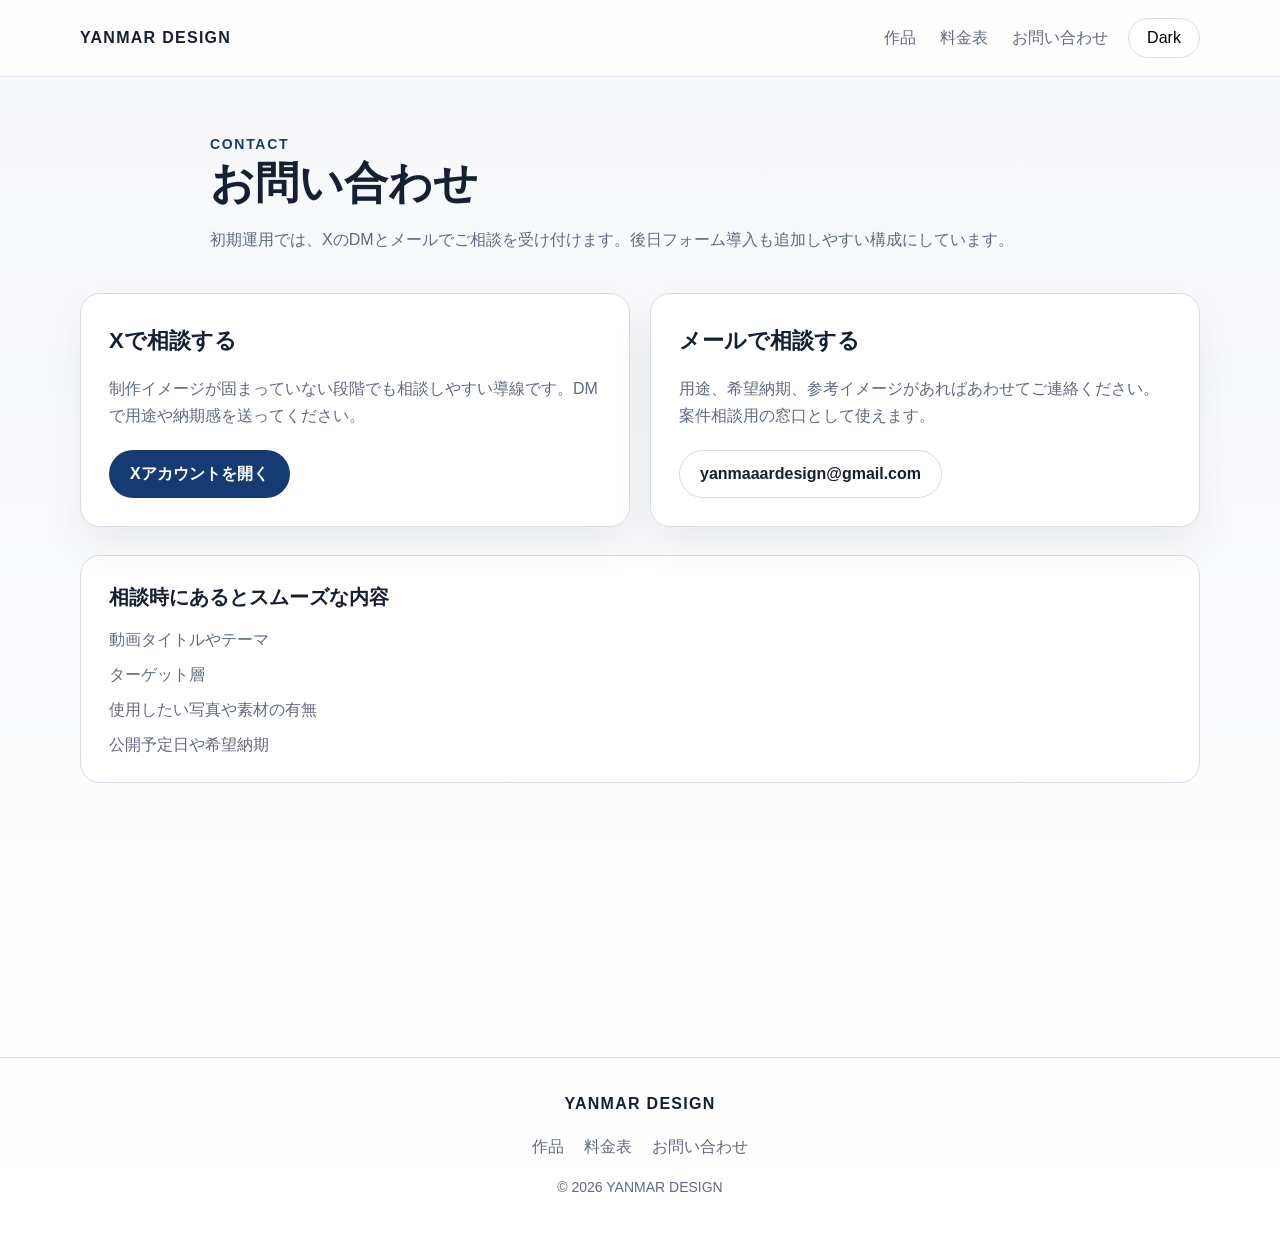
==== contact/index.html @ dae3c7ba "Initial portfolio site setup" ====
<!DOCTYPE html>
<html lang="ja" data-theme="light">
<head>
  <meta charset="UTF-8">
  <meta name="viewport" content="width=device-width, initial-scale=1.0">
  <title>お問い合わせ | やんまー | サムネイル・デザイン ポートフォリオ</title>
  <meta name="description" content="サムネイル制作のご相談はXのDMまたはメールから受け付けています。">
  <meta property="og:type" content="website">
  <meta property="og:title" content="お問い合わせ | やんまー | サムネイル・デザイン ポートフォリオ">
  <meta property="og:description" content="サムネイル制作のご相談はXのDMまたはメールから受け付けています。">
  <meta property="og:image" content="../assets/images/common/ogp-default.svg">
  <link rel="stylesheet" href="../assets/css/style.css">
</head>
<body class="page page--sub">
  <header class="l-header">
    <div class="l-header__inner">
      <a class="l-header__logo" href="../">YANMAR DESIGN</a>
      <nav class="l-header__nav" aria-label="グローバルナビゲーション">
        <ul class="l-header__list">
          <li><a href="../">作品</a></li>
          <li><a href="../price/">料金表</a></li>
          <li><a href="./">お問い合わせ</a></li>
        </ul>
      </nav>
      <button class="c-theme-toggle" type="button" data-theme-toggle aria-label="ダークモード切り替え">
        <span class="c-theme-toggle__label">Dark</span>
      </button>
    </div>
  </header>

  <main>
    <section class="p-page-header">
      <div class="p-page-header__inner">
        <p class="l-section__lead">Contact</p>
        <h1 class="l-section__title">お問い合わせ</h1>
        <p class="p-page-header__text">初期運用では、XのDMとメールでご相談を受け付けます。後日フォーム導入も追加しやすい構成にしています。</p>
      </div>
    </section>

    <section class="l-section p-contact">
      <div class="l-section__inner">
        <div class="p-contact__grid">
          <article class="c-contact-card">
            <h2 class="c-contact-card__title">Xで相談する</h2>
            <p class="c-contact-card__text">制作イメージが固まっていない段階でも相談しやすい導線です。DMで用途や納期感を送ってください。</p>
            <a class="c-button c-button--primary" href="https://x.com/yanmardesign" target="_blank" rel="noreferrer">Xアカウントを開く</a>
          </article>
          <article class="c-contact-card">
            <h2 class="c-contact-card__title">メールで相談する</h2>
            <p class="c-contact-card__text">用途、希望納期、参考イメージがあればあわせてご連絡ください。案件相談用の窓口として使えます。</p>
            <a class="c-button c-button--ghost" href="mailto:yanmaaardesign@gmail.com">yanmaaardesign@gmail.com</a>
          </article>
        </div>
        <section class="p-contact__guide">
          <h2>相談時にあるとスムーズな内容</h2>
          <ul>
            <li>動画タイトルやテーマ</li>
            <li>ターゲット層</li>
            <li>使用したい写真や素材の有無</li>
            <li>公開予定日や希望納期</li>
          </ul>
        </section>
      </div>
    </section>
  </main>

  <footer class="l-footer">
    <div class="l-footer__inner">
      <p class="l-footer__brand">YANMAR DESIGN</p>
      <ul class="l-footer__links">
        <li><a href="../">作品</a></li>
        <li><a href="../price/">料金表</a></li>
        <li><a href="./">お問い合わせ</a></li>
      </ul>
      <p class="l-footer__copy">© 2026 YANMAR DESIGN</p>
    </div>
  </footer>

  <script src="../assets/js/main.js" type="module"></script>
</body>
</html>
---- assets/css/style.css ----
@import url("./foundation/variables.css");
@import url("./foundation/reset.css");
@import url("./foundation/base.css");
@import url("./layout/l-header.css");
@import url("./layout/l-footer.css");
@import url("./layout/l-section.css");
@import url("./object/component/c-button.css");
@import url("./object/component/c-card.css");
@import url("./object/component/c-tag.css");
@import url("./object/component/c-modal.css");
@import url("./object/component/c-carousel.css");
@import url("./object/project/p-works.css");
@import url("./object/project/p-price.css");
@import url("./object/project/p-contact.css");
@import url("./object/utility/u-display.css");
@import url("./object/utility/u-spacing.css");

.c-theme-toggle {
  min-width: 72px;
  min-height: 40px;
  padding: 0 14px;
  border-radius: 999px;
  border: 1px solid var(--color-border);
  background: var(--color-surface);
}
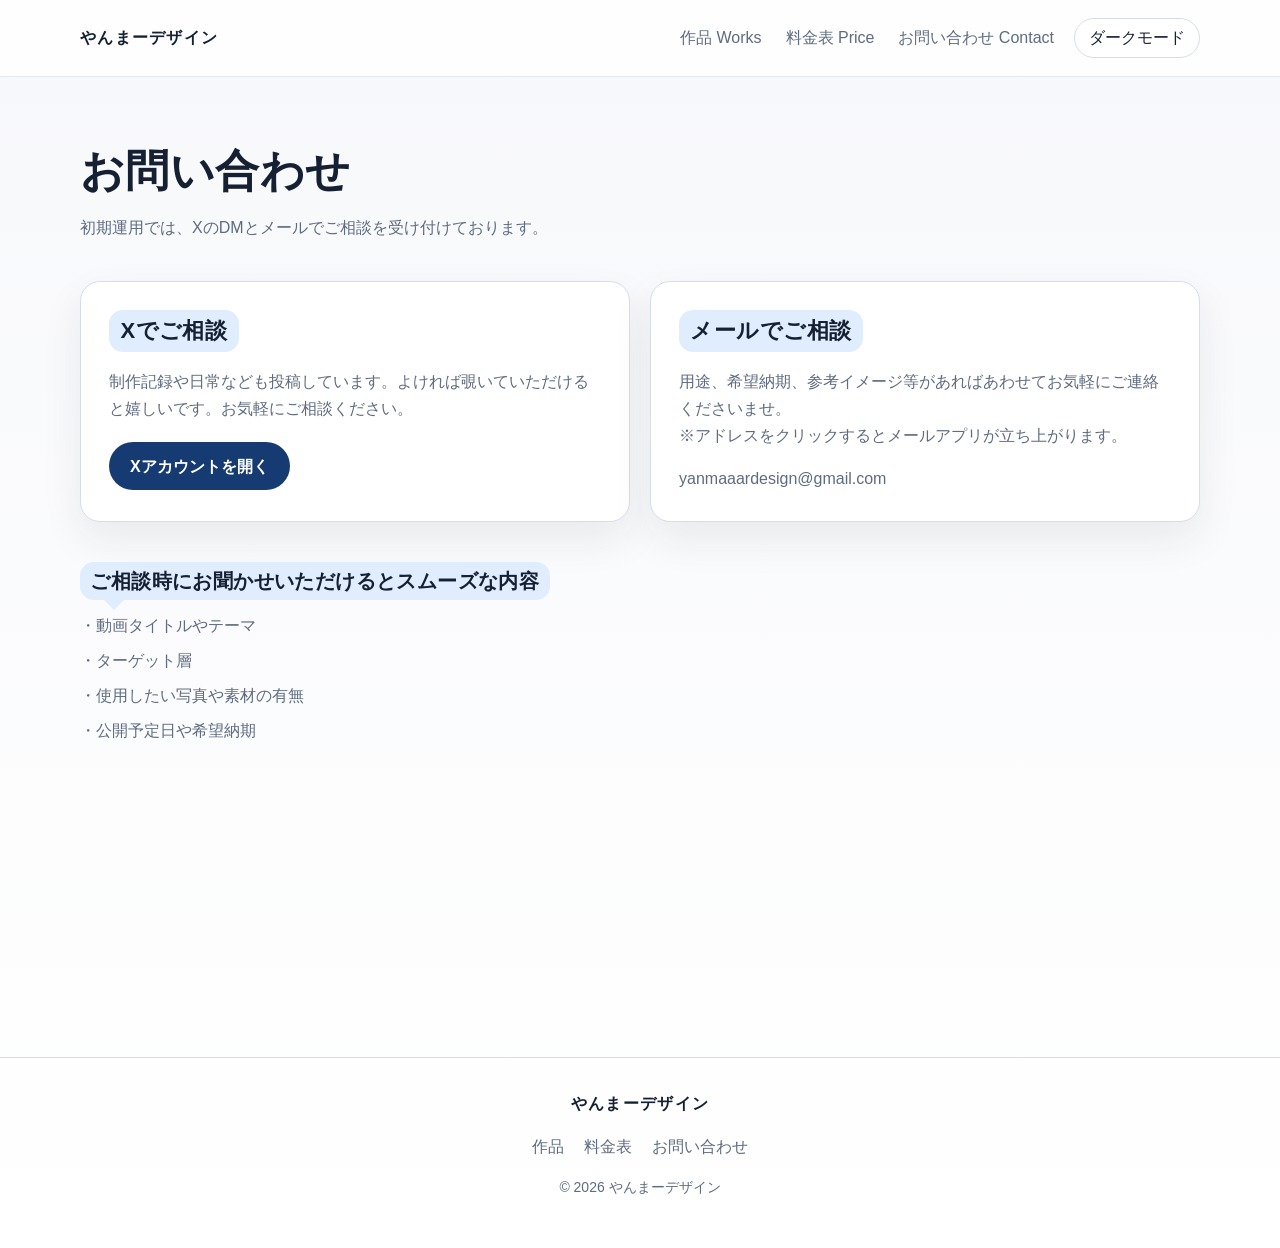
==== commit 0bfb913c: "個別ページの相談導線を整理" ====
--- a/contact/index.html
+++ b/contact/index.html
@@ -3,76 +3,101 @@
 <head>
   <meta charset="UTF-8">
   <meta name="viewport" content="width=device-width, initial-scale=1.0">
-  <title>お問い合わせ | やんまー | サムネイル・デザイン ポートフォリオ</title>
+  <title>お問い合わせ | やんまーデザイン</title>
   <meta name="description" content="サムネイル制作のご相談はXのDMまたはメールから受け付けています。">
   <meta property="og:type" content="website">
-  <meta property="og:title" content="お問い合わせ | やんまー | サムネイル・デザイン ポートフォリオ">
+  <meta property="og:title" content="お問い合わせ | やんまーデザイン">
   <meta property="og:description" content="サムネイル制作のご相談はXのDMまたはメールから受け付けています。">
   <meta property="og:image" content="../assets/images/common/ogp-default.svg">
+  <link rel="preconnect" href="https://fonts.googleapis.com">
+  <link rel="preconnect" href="https://fonts.gstatic.com" crossorigin>
+  <link rel="stylesheet" href="https://fonts.googleapis.com/css2?family=Noto+Sans+JP:wght@400;500;700;800&display=swap">
   <link rel="stylesheet" href="../assets/css/style.css">
 </head>
 <body class="page page--sub">
   <header class="l-header">
     <div class="l-header__inner">
-      <a class="l-header__logo" href="../">YANMAR DESIGN</a>
+      <a class="l-header__logo" href="../">やんまーデザイン</a>
       <nav class="l-header__nav" aria-label="グローバルナビゲーション">
         <ul class="l-header__list">
-          <li><a href="../">作品</a></li>
-          <li><a href="../price/">料金表</a></li>
-          <li><a href="./">お問い合わせ</a></li>
+          <li>
+            <a href="../">
+              <span class="l-header__label">
+                <span class="l-header__label-jp">作品</span>
+                <span class="l-header__label-en">Works</span>
+              </span>
+            </a>
+          </li>
+          <li>
+            <a href="../price/">
+              <span class="l-header__label">
+                <span class="l-header__label-jp">料金表</span>
+                <span class="l-header__label-en">Price</span>
+              </span>
+            </a>
+          </li>
+          <li>
+            <a href="./">
+              <span class="l-header__label">
+                <span class="l-header__label-jp">お問い合わせ</span>
+                <span class="l-header__label-en">Contact</span>
+              </span>
+            </a>
+          </li>
         </ul>
       </nav>
       <button class="c-theme-toggle" type="button" data-theme-toggle aria-label="ダークモード切り替え">
-        <span class="c-theme-toggle__label">Dark</span>
+        <span class="c-theme-toggle__label">ダークモード</span>
       </button>
     </div>
   </header>
 
   <main>
-    <section class="p-page-header">
-      <div class="p-page-header__inner">
-        <p class="l-section__lead">Contact</p>
+    <div class="p-page-header">
+      <section class="p-page-header__inner">
         <h1 class="l-section__title">お問い合わせ</h1>
-        <p class="p-page-header__text">初期運用では、XのDMとメールでご相談を受け付けます。後日フォーム導入も追加しやすい構成にしています。</p>
-      </div>
-    </section>
+        <p class="p-page-header__text">初期運用では、XのDMとメールでご相談を受け付けております。</p>
+      </section>
+    </div>
 
-    <section class="l-section p-contact">
+    <div class="l-section p-contact">
       <div class="l-section__inner">
         <div class="p-contact__grid">
           <article class="c-contact-card">
-            <h2 class="c-contact-card__title">Xで相談する</h2>
-            <p class="c-contact-card__text">制作イメージが固まっていない段階でも相談しやすい導線です。DMで用途や納期感を送ってください。</p>
+            <h2 class="c-contact-card__title">Xでご相談</h2>
+            <p class="c-contact-card__text">制作記録や日常なども投稿しています。よければ覗いていただけると嬉しいです。お気軽にご相談ください。</p>
             <a class="c-button c-button--primary" href="https://x.com/yanmardesign" target="_blank" rel="noreferrer">Xアカウントを開く</a>
           </article>
           <article class="c-contact-card">
-            <h2 class="c-contact-card__title">メールで相談する</h2>
-            <p class="c-contact-card__text">用途、希望納期、参考イメージがあればあわせてご連絡ください。案件相談用の窓口として使えます。</p>
-            <a class="c-button c-button--ghost" href="mailto:yanmaaardesign@gmail.com">yanmaaardesign@gmail.com</a>
+            <h2 class="c-contact-card__title">メールでご相談</h2>
+            <p class="c-contact-card__text">用途、希望納期、参考イメージ等があればあわせてお気軽にご連絡くださいませ。<br>※アドレスをクリックするとメールアプリが立ち上がります。</p>
+            <p class="c-contact-card__text">
+              <a href="mailto:yanmaaardesign@gmail.com">yanmaaardesign@gmail.com</a>
+            </p>
           </article>
         </div>
         <section class="p-contact__guide">
-          <h2>相談時にあるとスムーズな内容</h2>
+          <h2>ご相談時にお聞かせいただけるとスムーズな内容</h2>
           <ul>
-            <li>動画タイトルやテーマ</li>
-            <li>ターゲット層</li>
-            <li>使用したい写真や素材の有無</li>
-            <li>公開予定日や希望納期</li>
+            <li>・動画タイトルやテーマ</li>
+            <li>・ターゲット層</li>
+            <li>・使用したい写真や素材の有無</li>
+            <li>・公開予定日や希望納期</li>
           </ul>
         </section>
       </div>
-    </section>
+    </div>
   </main>
 
   <footer class="l-footer">
     <div class="l-footer__inner">
-      <p class="l-footer__brand">YANMAR DESIGN</p>
+      <p class="l-footer__brand">やんまーデザイン</p>
       <ul class="l-footer__links">
         <li><a href="../">作品</a></li>
         <li><a href="../price/">料金表</a></li>
         <li><a href="./">お問い合わせ</a></li>
       </ul>
-      <p class="l-footer__copy">© 2026 YANMAR DESIGN</p>
+      <p class="l-footer__copy">© 2026 やんまーデザイン</p>
     </div>
   </footer>
 
--- a/assets/css/style.css
+++ b/assets/css/style.css
@@ -12,8 +12,7 @@
 @import url("./object/project/p-works.css");
 @import url("./object/project/p-price.css");
 @import url("./object/project/p-contact.css");
-@import url("./object/utility/u-display.css");
-@import url("./object/utility/u-spacing.css");
+@import url("./object/utility/u-animation.css");
 
 .c-theme-toggle {
   min-width: 72px;
@@ -22,4 +21,9 @@
   border-radius: 999px;
   border: 1px solid var(--color-border);
   background: var(--color-surface);
+  color: var(--color-text);
 }
+
+.c-theme-toggle__label {
+  color: inherit;
+}
